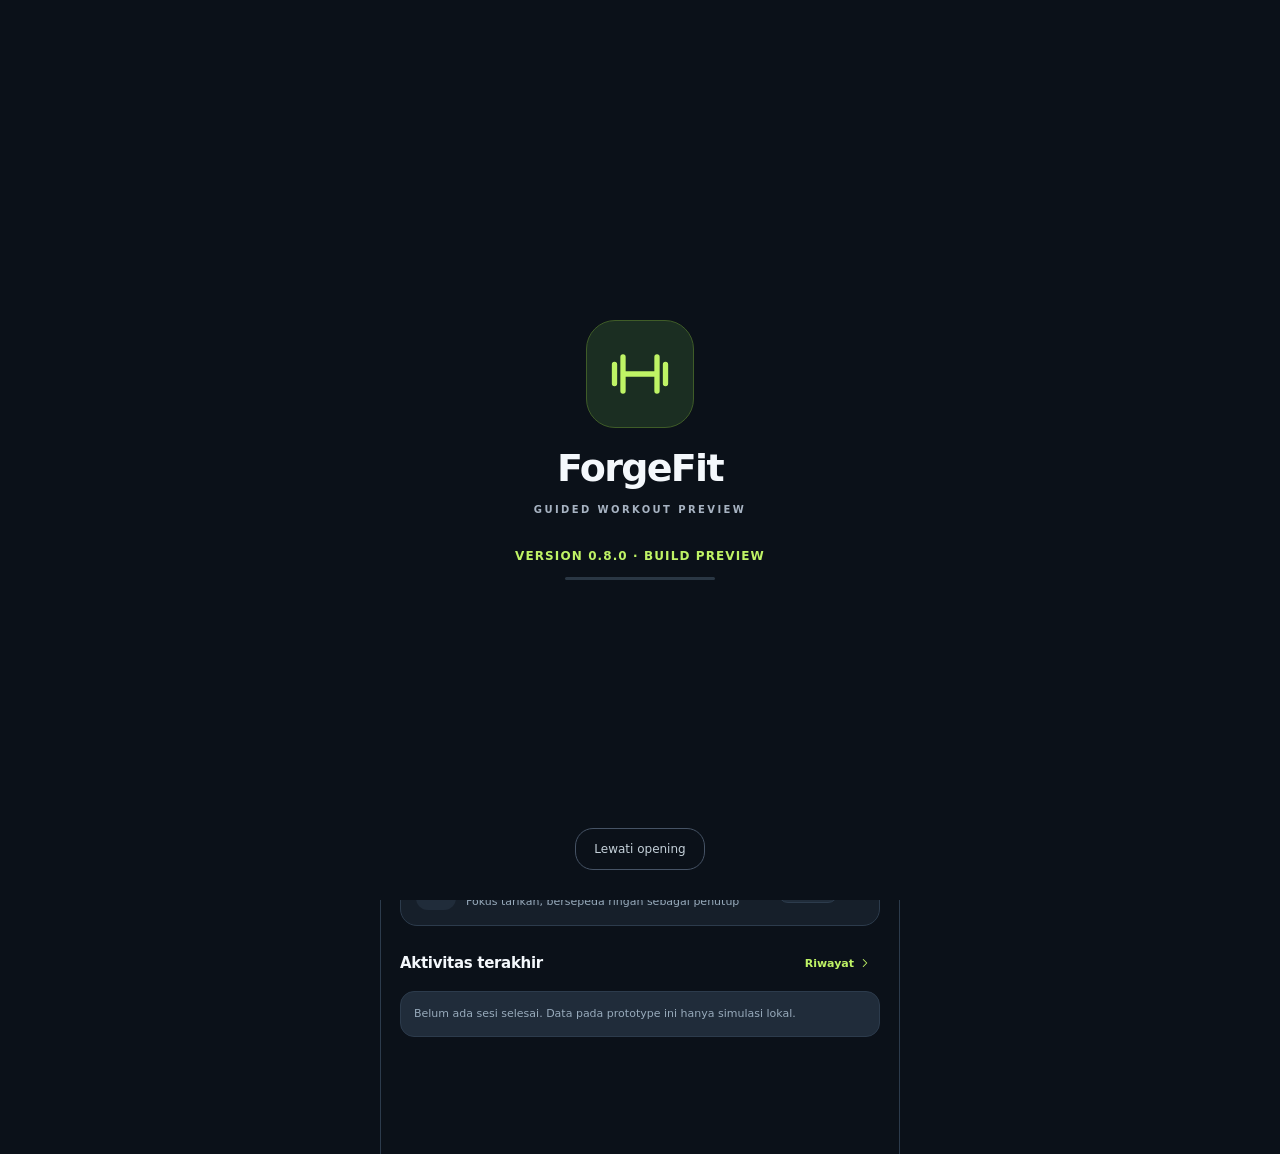
==== app/src/main/assets/index.html @ 66a76f5f "feat(ui): compact Progress filter bottom sheet and clean header v0.8" ====
<!doctype html>
<html lang="id">
<head>
<meta charset="utf-8">
<meta name="viewport" content="width=device-width,initial-scale=1,viewport-fit=cover">
<meta name="theme-color" content="#0b1119">
<meta name="forgefit-version" content="0.8.0-preview">
<meta name="color-scheme" content="dark light">
<title>ForgeFit</title>
<link rel="stylesheet" href="style.css">
</head>
<body>
<section id="splash" class="splash" aria-label="ForgeFit sedang dibuka">
  <div class="splash-center">
    <div class="splash-emblem" aria-hidden="true"><svg viewBox="0 0 64 64" width="68" height="68" fill="none" stroke="currentColor" stroke-width="5" stroke-linecap="round" stroke-linejoin="round"><path d="M8 23v18M16 16v32M48 16v32M56 23v18M16 32h32"/></svg></div>
    <h1>ForgeFit</h1>
    <p class="splash-subtitle">GUIDED WORKOUT PREVIEW</p>
    <p class="splash-version">VERSION 0.8.0 · BUILD PREVIEW</p>
    <div class="splash-progress" aria-hidden="true"><span></span></div>
  </div>
  <button id="skipSplash" class="splash-skip" type="button">Lewati opening</button>
</section>
<main id="app" aria-live="polite"></main>
<nav id="nav" aria-label="Navigasi utama"></nav>
<div id="dialog"></div>
<div id="toast" role="status" aria-live="polite"></div>
<script src="guided.js"></script>
<script src="progress.js"></script>
<script src="progress-ui.js"></script>
<script src="app.js"></script>
</body>
</html>
---- app/src/main/assets/style.css ----
:root{font-family:Inter,system-ui,-apple-system,"Segoe UI",sans-serif;--bg:#0b1119;--panel:#161f2a;--surface:#202c3a;--border:#2c3b4c;--ink:#f4f8fc;--muted:#97aabb;--accent:#bff365;--accent-ink:#1d2e0d;--danger:#fc7779;--bar:#0b1119;color-scheme:dark}*{box-sizing:border-box}html,body{padding:0;margin:0;height:100%;min-height:100%;background:var(--bg);color:var(--ink)}button,input,select,textarea{font:inherit}button{cursor:pointer;color:inherit}button:focus-visible,input:focus-visible,select:focus-visible,textarea:focus-visible{outline:2px solid var(--accent);outline-offset:2px}button:disabled{opacity:.4;cursor:not-allowed}body.light{--bg:#f5f7fa;--panel:#fff;--surface:#eaf0f4;--border:#dbe3e9;--ink:#1b2a37;--muted:#637786;--accent:#416e1a;--accent-ink:#fff;--danger:#c53b46;--bar:#fff;color-scheme:light}#app{max-width:520px;margin:auto;min-height:100dvh;padding:calc(env(safe-area-inset-top) + 25px) 19px calc(env(safe-area-inset-bottom) + 104px)}#app.enter{animation:rise .28s ease-out}body.reduced *{animation:none!important;transition:none!important;scroll-behavior:auto!important}@keyframes rise{from{opacity:.45;transform:translateY(10px)}to{opacity:1;transform:translateY(0)}}@keyframes pop{from{opacity:0;transform:translateY(24px)}to{opacity:1;transform:translateY(0)}}.eyebrow{color:var(--muted);font-weight:800;font-size:10px;text-transform:uppercase;letter-spacing:1.5px}.header{display:flex;align-items:center;justify-content:space-between;margin-bottom:22px;gap:12px}.header h1{font-size:29px;line-height:1.2;letter-spacing:-1px;margin:4px 0 0}.header .round{width:44px;height:44px;flex-shrink:0}.icon{width:19px;height:19px;display:inline-block;vertical-align:middle;stroke:currentColor;fill:none;stroke-width:1.8;stroke-linecap:round;stroke-linejoin:round}.round{width:39px;height:39px;border-radius:13px;background:var(--surface);border:1px solid var(--border);display:inline-grid;place-items:center}.card{border:1px solid var(--border);background:var(--panel);border-radius:20px;padding:16px;margin-bottom:12px}.hero{background:linear-gradient(145deg,var(--panel),var(--surface));overflow:hidden;position:relative;padding:20px}.hero:after{content:"";position:absolute;width:146px;height:146px;right:-70px;top:-65px;border:31px solid var(--accent);border-radius:50%;opacity:.12;pointer-events:none}.hero h2{font-size:26px;letter-spacing:-.9px;margin:13px 0 5px}.hero p{color:var(--muted);font-size:12px;line-height:1.6;margin:0 0 17px}.tag{color:var(--accent);font-size:10px;font-weight:900;letter-spacing:1.2px;text-transform:uppercase;display:flex;gap:8px;align-items:center}.dot{width:8px;height:8px;border-radius:50%;background:var(--accent)}.btn{border:0;border-radius:13px;background:var(--accent);color:var(--accent-ink);font-size:13px;font-weight:850;padding:13px 16px;min-height:44px;display:inline-flex;gap:8px;align-items:center;justify-content:center;transition:transform .15s,filter .15s}.btn:active,.card-action:active,.tile:active,.list-row:active{transform:scale(.98)}.btn:hover{filter:brightness(1.04)}.btn.secondary{border:1px solid var(--border);background:var(--surface);color:var(--ink)}.btn.outline{border:1px solid var(--border);background:transparent;color:var(--ink)}.btn.danger{background:var(--danger);color:#fff}.btn.block{width:100%}.btn.small{font-size:11px;padding:9px 12px;min-height:36px}.btn.iconbtn{width:40px;height:40px;min-height:40px;padding:6px}.section-head{display:flex;align-items:center;justify-content:space-between;gap:10px;margin:22px 0 10px}.section-head h2{font-size:15px;letter-spacing:-.3px;margin:0}.link{background:transparent;border:0;color:var(--accent);font-size:11px;font-weight:800;display:inline-flex;gap:4px;align-items:center;padding:8px}.stats,.tiles{display:grid;grid-template-columns:1fr 1fr;gap:10px}.stats .card{margin-bottom:0;min-height:94px}.big{font-size:27px;line-height:1.2;font-weight:850;letter-spacing:-1.2px;margin:6px 0 0}.muted{font-size:11px;line-height:1.6;color:var(--muted)}.stats .card-action{height:100%;display:block;text-align:left}.card-action{border:0;color:inherit;background:transparent;width:100%;text-align:left;padding:0;border-radius:inherit;transition:transform .15s}.card-action .trailing{margin-left:auto;color:var(--muted)}.tile{border:1px solid var(--border);border-radius:17px;background:var(--panel);padding:15px 13px;display:flex;align-items:flex-start;flex-direction:column;min-height:113px;text-align:left;transition:transform .15s,border-color .15s}.tile:hover,.list-row:hover{border-color:var(--accent)}.tile .glyph{width:33px;height:33px;border-radius:11px;background:var(--surface);color:var(--accent);display:grid;place-items:center;margin-bottom:13px}.tile b{font-size:13px}.tile small{color:var(--muted);font-size:10px;margin-top:3px}.routine-card{display:block;width:100%;text-align:left;border:1px solid var(--border);border-radius:17px;background:var(--panel);padding:15px;margin-bottom:10px;transition:transform .15s,border-color .15s}.routine-card:hover{border-color:var(--accent)}.row{display:flex;align-items:center;justify-content:space-between;gap:10px}.row.start{justify-content:flex-start}.grow{flex:1;min-width:0}.mark{width:40px;height:40px;border-radius:12px;background:var(--surface);color:var(--accent);display:grid;place-items:center;flex-shrink:0}.routine-card b{font-size:13px}.routine-card p{font-size:11px;color:var(--muted);margin:5px 0 0;line-height:1.5}.pill{border:1px solid var(--border);border-radius:10px;padding:7px 9px;white-space:nowrap;color:var(--muted);font-size:10px;font-weight:800;background:var(--surface)}.pill.on{color:var(--accent);border-color:var(--accent)}.chips{display:flex;gap:7px;overflow:auto;scrollbar-width:none;margin:5px 0 16px}.chip{white-space:nowrap;padding:10px 14px;border-radius:30px;background:var(--panel);border:1px solid var(--border);color:var(--muted);font-size:12px;font-weight:800}.chip.active{background:var(--accent);color:var(--accent-ink);border-color:var(--accent)}.hint{border:1px solid var(--border);border-radius:14px;background:var(--surface);padding:13px;font-size:11px;line-height:1.6;color:var(--muted);margin:13px 0}.list-row{border:1px solid var(--border);background:var(--panel);border-radius:14px;padding:13px;display:flex;align-items:center;gap:11px;width:100%;text-align:left;margin-bottom:8px;transition:transform .15s,border-color .15s}.list-row b{font-size:12px}.list-row small{display:block;color:var(--muted);font-size:10px;line-height:1.5;margin-top:4px}.list-row .icon.arrow{margin-left:auto;color:var(--muted)}.set-head,.set-row{display:grid;grid-template-columns:33px 1fr 1fr 44px;gap:7px;align-items:center;text-align:center}.set-head{font-size:10px;color:var(--muted);font-weight:800;margin:12px 0 9px}.set-row{margin-bottom:8px}.set-row input{width:100%;min-width:0;background:var(--surface);border:1px solid var(--border);border-radius:10px;color:var(--ink);text-align:center;font-weight:800;font-size:13px;padding:11px 3px;min-height:44px}.set-row .num{background:var(--surface);padding:13px 0;border-radius:10px;font-weight:850;font-size:12px}.set-row .tick{width:44px;height:44px;background:var(--surface);border:1px solid var(--border);border-radius:10px}.set-row .tick.checked{background:var(--accent);color:var(--accent-ink)}.progress-track{height:7px;border-radius:99px;background:var(--surface);overflow:hidden;margin:12px 0}.progress-fill{height:100%;background:var(--accent);border-radius:99px;transition:width .3s}.timerbox{border:1px solid var(--border);background:var(--surface);border-radius:13px;padding:12px;display:flex;align-items:center;justify-content:space-between;margin-bottom:12px}.timer{font-size:24px;font-weight:900;letter-spacing:-.5px;font-variant-numeric:tabular-nums}.setting{display:flex;align-items:center;justify-content:space-between;gap:10px;padding:15px 0;border-bottom:1px solid var(--border)}.setting:last-child{border:0;padding-bottom:0}.setting:first-child{padding-top:0}.setting b{font-size:12px}.setting p{font-size:10px;color:var(--muted);line-height:1.5;margin:4px 0 0}.segment{display:flex;gap:4px;padding:4px;border-radius:13px;background:var(--surface)}.segment button{flex:1;padding:11px 4px;font-size:12px;font-weight:800;border-radius:10px;border:0;background:none;color:var(--muted)}.segment button.selected{background:var(--accent);color:var(--accent-ink)}.switch{width:47px;height:28px;border:1px solid var(--border);border-radius:99px;background:var(--surface);padding:3px;flex-shrink:0;transition:background .25s}.switch:after{content:"";width:20px;height:20px;display:block;background:var(--muted);border-radius:50%;transition:transform .25s}.switch.on{background:var(--accent)}.switch.on:after{background:var(--accent-ink);transform:translateX(18px)}#nav{position:fixed;bottom:0;left:0;right:0;margin:auto;max-width:520px;height:calc(74px + env(safe-area-inset-bottom));padding:9px 7px calc(12px + env(safe-area-inset-bottom));display:flex;background:var(--bar);border-top:1px solid var(--border);z-index:5}#nav button{flex:1;border:0;background:transparent;color:var(--muted);display:grid;place-items:center;align-content:center;gap:4px;font-size:10px;font-weight:800}#nav button.active{color:var(--accent)}#nav .icon{height:21px;width:21px}.modal-backdrop{position:fixed;inset:0;background:rgba(0,0,0,.65);display:flex;align-items:flex-end;justify-content:center;z-index:10}.sheet{width:min(520px,100%);max-height:91dvh;overflow:auto;padding:12px 21px calc(env(safe-area-inset-bottom) + 24px);background:var(--panel);border-radius:23px 23px 0 0;animation:pop .22s ease-out}.grab{width:43px;height:5px;border-radius:5px;background:var(--border);margin:1px auto 18px}.sheet h2{font-size:21px;margin:0 0 10px}.sheet p{font-size:12px;color:var(--muted);line-height:1.6}.field{display:grid;gap:6px;margin:12px 0}.field label{font-size:11px;font-weight:850}.field input,.field select,.field textarea{background:var(--surface);color:var(--ink);border:1px solid var(--border);border-radius:12px;padding:12px;width:100%;min-height:44px}.field textarea{min-height:80px;resize:vertical}.actions{display:flex;gap:9px;margin-top:17px}.actions .btn{flex:1}.actions.column{flex-direction:column}#toast{position:fixed;left:50%;bottom:calc(92px + env(safe-area-inset-bottom));transform:translateX(-50%);z-index:20;max-width:min(420px,90vw);pointer-events:none}.toast{border:1px solid var(--border);background:var(--surface);padding:12px 16px;border-radius:12px;font-size:12px;box-shadow:0 9px 40px #0005}.backbar{margin-bottom:20px}.exercise-name{font-weight:800;font-size:13px}.chart{width:100%;height:146px;margin:13px 0 8px}.chart .grid{stroke:var(--border);stroke-width:1}.chart .line{stroke:var(--accent);stroke-width:3;stroke-linecap:round;fill:none}.chart .area{fill:var(--accent);opacity:.08}.chart text{fill:var(--muted);font-size:10px}.empty{padding:24px 14px;text-align:center;color:var(--muted);font-size:12px;line-height:1.6}.metric{display:flex;align-items:center;gap:7px;margin-top:5px;font-size:11px;color:var(--muted)}.badge{color:var(--accent);font-size:10px;font-weight:800}.hr{border:0;border-top:1px solid var(--border);margin:15px 0}@media(min-width:650px){body{background:#070b11}#app{border-left:1px solid var(--border);border-right:1px solid var(--border);background:var(--bg)}#nav{box-shadow:0 -1px 0 var(--border)}}
html.light{background:#f5f7fa}

.setting[data-act],.hero[data-act]{cursor:pointer}.setting[data-act]:hover{color:var(--accent)}

/* ForgeFit v0.5: one-step guided workflow, fixed CTA, read-only completed history. */
body.guided #app{padding-bottom:calc(195px + env(safe-area-inset-bottom))}
body.guided #toast{bottom:calc(170px + env(safe-area-inset-bottom))}
.guided-focus{padding:20px;position:relative;overflow:hidden}
.guided-focus.focus-active{border-color:var(--accent)}
.guided-focus h2{font-size:23px;letter-spacing:-.7px;margin:13px 0}
.guided-focus p{font-size:12px;line-height:1.65;color:var(--muted)}
.guided-kicker{color:var(--accent);font-size:10px;font-weight:900;letter-spacing:1.4px}
.guided-target{display:grid;grid-template-columns:1fr 1fr;gap:11px;margin:22px 0}
.guided-target>div{background:var(--surface);border-radius:14px;padding:17px 12px}
.guided-target small{display:block;color:var(--muted);font-size:10px;font-weight:800;letter-spacing:1px}
.guided-target strong{display:block;font-size:23px;margin-top:5px;letter-spacing:-.5px}
.guided-countdown,.guided-cardio-clock{font-size:44px;font-weight:900;color:var(--accent);font-variant-numeric:tabular-nums;letter-spacing:-1px;padding:8px 0}
.guided-list{display:grid;gap:8px;margin-bottom:16px}
.guided-list-item{display:flex;align-items:center;gap:10px;text-align:left;width:100%;border:1px solid var(--border);border-radius:15px;background:var(--panel);color:var(--ink);padding:12px;min-height:66px}
button.guided-list-item:active{transform:scale(.985)}
.guided-list-item.current{border-color:var(--accent)}
.guided-list-item.completed{opacity:.72;cursor:default}
.guided-list-item b{font-size:13px}
.guided-list-item small{font-size:10px;display:block;color:var(--muted);margin-top:4px;line-height:1.4}
.guided-index{width:34px;height:34px;flex:none;border-radius:11px;background:var(--surface);color:var(--muted);display:grid;place-items:center;font-weight:800;font-size:12px}
.guided-index.now{background:var(--accent);color:var(--accent-ink)}
.guided-index.locked{background:var(--surface);color:var(--accent)}
.guided-early{margin:13px 0 20px;text-align:center}
.guided-dock{position:fixed;z-index:7;bottom:0;left:50%;transform:translateX(-50%);width:min(520px,100%);background:var(--bar);
  border:1px solid var(--border);border-bottom:0;border-radius:20px 20px 0 0;padding:13px 18px calc(14px + env(safe-area-inset-bottom));
  box-shadow:0 -12px 42px rgba(0,0,0,.20)}
.guided-dock .row{margin-bottom:10px}
.guided-dock .row b{font-size:12px;max-width:60%;overflow:hidden;white-space:nowrap;text-overflow:ellipsis}
.guided-dock p{color:var(--muted);font-size:10px;text-align:center;margin:8px 0 0;line-height:1.4}
.guided-tune-set{display:grid;grid-template-columns:56px 1fr 1fr;align-items:end;gap:8px;border-bottom:1px solid var(--border);padding:4px 0}
.guided-tune-set>b{font-size:11px;padding-bottom:25px}
.guided-tune-set .field input{min-width:0}
.guided-tune-set .field label{font-size:10px}
@media(max-width:355px){.guided-target strong{font-size:20px}.guided-dock{padding-left:12px;padding-right:12px}}
@media(prefers-reduced-motion:reduce){.guided-dock,.guided-focus{transition:none;animation:none}}


/* v0.6: launch opening, always-visible build ID, readable light/dark variants */
.splash{position:fixed;inset:0;z-index:50;background:#0b1119;color:#f4f8fc;display:flex;align-items:center;justify-content:center;padding:24px;transition:opacity .32s ease,visibility .32s ease}
.splash.is-hidden{opacity:0;visibility:hidden;pointer-events:none}
.splash-center{text-align:center;width:100%;max-width:340px}
.splash-emblem{display:grid;place-items:center;margin:0 auto 20px;width:108px;height:108px;border:1px solid #3f5c28;border-radius:29px;background:#1b2e22;color:#bff365;animation:opening-emblem .68s cubic-bezier(.18,.8,.2,1) both}
.splash h1{font-size:38px;letter-spacing:-1.7px;line-height:1.1;margin:0;font-weight:900}
.splash-subtitle{font-size:10px;font-weight:800;letter-spacing:2.4px;color:#a7b3c2;margin:15px 0 0}
.splash-version{font-size:12px;font-weight:850;letter-spacing:1.1px;color:#bff365;margin:34px 0 14px}
.splash-progress{overflow:hidden;background:#2a3744;width:150px;height:3px;border-radius:99px;margin:auto}
.splash-progress span{display:block;width:40%;height:100%;background:#bff365;animation:opening-progress 1.3s ease-in-out both}
.splash-skip{position:absolute;bottom:calc(30px + env(safe-area-inset-bottom));background:transparent;border:1px solid #465365;border-radius:18px;color:#c4d0d9;padding:10px 18px;min-height:42px;font-size:12px}
.splash-skip:focus-visible{outline:2px solid #bff365}
.version-pill{background:var(--surface);border:1px solid var(--border);border-radius:100px;color:var(--muted);font-size:10px;font-weight:800;padding:8px 10px;min-width:56px;white-space:nowrap}
.header-build{display:flex;gap:7px;align-items:center;flex-shrink:0}
@keyframes opening-emblem{from{opacity:0;transform:translateY(20px) scale(.87)}to{opacity:1;transform:none}}
@keyframes opening-progress{from{transform:translateX(-120%)}to{transform:translateX(300%)}}
body.reduced .splash-emblem,body.reduced .splash-progress span{animation:none!important}
@media(prefers-reduced-motion:reduce){.splash,.splash-emblem,.splash-progress span{animation:none;transition:none}}

/* Keep the guided fixed action dock on-screen during page-entry animation. */
@keyframes guidedFade{from{opacity:.55}to{opacity:1}}
body.guided #app.enter{animation:guidedFade .2s ease-out}


/* v0.7: workout analytics and private body profile */
.progress-tabs{margin-top:6px;margin-bottom:13px}
.progress-period{display:flex;align-items:center;justify-content:space-between;gap:8px;margin:3px 0 20px}
.progress-period>span{font-size:11px;font-weight:800;color:var(--muted)}
.progress-period .chips{margin:0;flex:none}
.progress-period .chip{padding:8px 11px;font-size:10px}
.progress-metrics{display:grid;grid-template-columns:1fr 1fr;gap:10px;margin:0 0 13px}
.progress-metric{display:flex;flex-direction:column;align-items:flex-start;text-align:left;gap:8px;
 background:var(--panel);border:1px solid var(--border);border-radius:19px;padding:17px 14px;
 min-height:125px;width:100%;transition:transform .17s,border-color .17s}
.progress-metric:active{transform:scale(.985)}
.progress-metric:hover,.progress-record:hover,.profile-settings-card:hover{border-color:var(--accent)}
.progress-metric strong{font-size:23px;font-weight:900;line-height:1.12;letter-spacing:-.65px;word-break:break-word}
.progress-metric small{color:var(--muted);font-size:10px;line-height:1.45}
.exercise-picks{margin:12px 0}
.progress-chart-card{padding:17px;margin:7px 0 16px}
.progress-chart-card h2{font-size:16px;margin:6px 0 0;letter-spacing:-.3px}
.progress-chart-card .row{align-items:flex-start}
.progress-chart-card .muted{display:block;margin-top:4px}
.progress-chart-card .pill{font-size:10px;max-width:40%;white-space:normal;text-align:right}
.progress-svg{display:block;width:100%;height:165px;margin:15px 0 10px;overflow:visible}
.progress-svg .grid{fill:none;stroke:var(--border);stroke-width:1}
.progress-svg .line{fill:none;stroke:var(--accent);stroke-linejoin:round;stroke-linecap:round;stroke-width:3}
.progress-svg .plot-dot{stroke:var(--panel);stroke-width:2;fill:var(--accent)}
.progress-svg text{fill:var(--muted);font-size:9px}
.progress-empty-chart{min-height:155px;display:flex;flex-direction:column;align-items:center;justify-content:center;color:var(--muted);gap:6px}
.progress-empty-chart span{font-size:39px;color:var(--muted);line-height:1}
.progress-empty-chart p{margin:0;font-size:11px;max-width:240px;text-align:center;line-height:1.5}
.progress-record{display:flex;align-items:center;gap:10px;text-align:left;background:var(--panel);
 border:1px solid var(--border);border-radius:15px;width:100%;padding:13px 14px;margin-bottom:8px;
 min-height:65px;transition:transform .16s,border-color .16s}
.progress-record:active{transform:scale(.985)}
.progress-record span{flex:1;min-width:0}
.progress-record b{display:block;font-size:12px}
.progress-record small{color:var(--muted);font-size:10px;line-height:1.55;display:block;margin-top:5px}
.progress-record strong{font-size:13px;font-weight:850;white-space:nowrap}
.progress-record>.icon{color:var(--muted)}
.progress-body-actions{display:grid;grid-template-columns:1fr 1fr;gap:10px;margin:13px 0 18px}
.profile-summary{padding:18px;margin-top:12px}
.profile-summary .eyebrow{margin-bottom:9px}
.profile-pairs{display:flex;justify-content:space-between;align-items:flex-start;gap:14px;padding:12px 0;border-bottom:1px solid var(--border);font-size:11px}
.profile-pairs span{color:var(--muted)}
.profile-pairs b{text-align:right;font-size:11px;max-width:62%;line-height:1.55}
.profile-pairs:last-of-type{border:0}
.profile-summary .muted{padding-top:5px}
.profile-settings-card{display:block;width:100%;text-align:left;color:var(--ink);cursor:pointer;transition:border-color .15s,transform .15s}
.profile-settings-card:active{transform:scale(.985)}
.profile-settings-card h2{font-size:16px;line-height:1.2;margin:0}
.profile-settings-card p{font-size:11px;color:var(--muted);line-height:1.55;margin:6px 0 0}
.profile-settings-card .row>.icon{color:var(--muted)}
.profile-avatar{background:var(--surface);height:48px;width:48px;flex:none;border-radius:15px;display:grid;place-items:center;color:var(--accent)}
.profile-summary-chips{display:flex;flex-wrap:wrap;gap:7px;margin:16px 0 13px}
.profile-summary-chips span{font-size:10px;background:var(--surface);border:1px solid var(--border);padding:8px 11px;border-radius:99px}
.profile-settings-card>small{font-size:10px;color:var(--muted)}
.profile-measurement{font-size:32px;font-weight:900;color:var(--accent);margin:10px 0 3px}
.profile-measurement small{font-size:12px;color:var(--muted)}
@media(max-width:365px){.progress-metric strong{font-size:20px}.progress-metric{padding:14px 11px}.progress-body-actions .btn{padding:12px 8px}}

/* v0.8 clean header and progress bottom-sheet */
.version-pill{border:none;background:transparent;border-radius:0;padding:8px 0;min-width:0;font-size:11px;font-weight:750;color:var(--muted)}
.header-build{gap:14px;align-items:center}
.header .round{background:transparent;border:0;border-radius:12px;width:44px;height:44px}
.version-pill:focus-visible,.header .round:focus-visible,.progress-filter-icon:focus-visible,.progress-filter-option:focus-visible{outline:2px solid var(--accent);outline-offset:2px}
.progress-filter-bar{display:flex;align-items:center;justify-content:space-between;gap:14px;min-height:53px;margin:0 0 18px}
.progress-filter-summary{display:grid;gap:5px;min-width:0}
.progress-filter-summary strong{font-size:15px;font-weight:850;letter-spacing:-.2px}
.progress-filter-summary small{font-size:11px;line-height:1.45;color:var(--muted)}
.progress-filter-icon{display:grid;place-items:center;flex:none;width:48px;height:48px;border:0;border-radius:12px;background:transparent;color:var(--ink);cursor:pointer;touch-action:manipulation}
.progress-filter-icon:active{background:var(--surface)}
.progress-filter-sheet{display:flex;flex-direction:column;overflow:hidden;max-height:min(88dvh,760px);animation:filterRise .25s cubic-bezier(.16,1,.3,1)}
.progress-filter-sheet>.grab{flex:none;touch-action:pan-y;cursor:grab;background:var(--muted);opacity:.48}
.progress-filter-sheet>.row{flex:none;margin-bottom:0}
.progress-filter-sheet h2{font-size:21px;letter-spacing:-.4px}
.progress-filter-body{overflow-y:auto;overscroll-behavior:contain;min-height:0;padding:2px 0 6px}
.progress-filter-intro{display:flex;align-items:center;justify-content:space-between;gap:12px;margin:0 0 13px}
.progress-filter-intro>span{font-size:11px;color:var(--muted)}
.progress-filter-intro>button{border:0;background:transparent;padding:10px 0;font-size:12px;color:var(--accent);font-weight:800}
.progress-filter-group{padding:3px 0 12px;margin-bottom:12px;border-bottom:1px solid var(--border)}
.progress-filter-group:last-child{border:0;margin-bottom:0}
.progress-filter-group h3{font-size:12px;font-weight:850;color:var(--muted);margin:0 0 8px}
.progress-filter-options{display:grid}
.progress-filter-option{display:flex;align-items:center;justify-content:space-between;gap:16px;width:100%;min-height:49px;padding:10px 2px;background:transparent;color:var(--ink);border:0;text-align:left;font-size:14px;cursor:pointer}
.progress-filter-option.active{font-weight:800}
.progress-radio{width:22px;height:22px;border:2px solid var(--muted);border-radius:50%;display:grid;place-items:center;flex:none}
.progress-filter-option.active .progress-radio{border-color:var(--accent)}
.progress-radio i{width:10px;height:10px;background:var(--accent);border-radius:50%;transform:scale(0);transition:transform .17s}
.progress-filter-option.active .progress-radio i{transform:scale(1)}
.progress-filter-footer{flex:none;background:var(--panel);border-top:1px solid var(--border);margin-top:3px;padding:12px 0 3px}
.progress-filter-footer .btn{min-height:52px;border-radius:15px;font-size:14px}
@keyframes filterRise{from{opacity:.6;transform:translateY(100%)}to{opacity:1;transform:translateY(0)}}
@media(prefers-reduced-motion:reduce){.progress-filter-sheet{animation:none}.progress-radio i{transition:none}}
body.reduced .progress-filter-sheet{animation:none}
body.reduced .progress-radio i{transition:none}
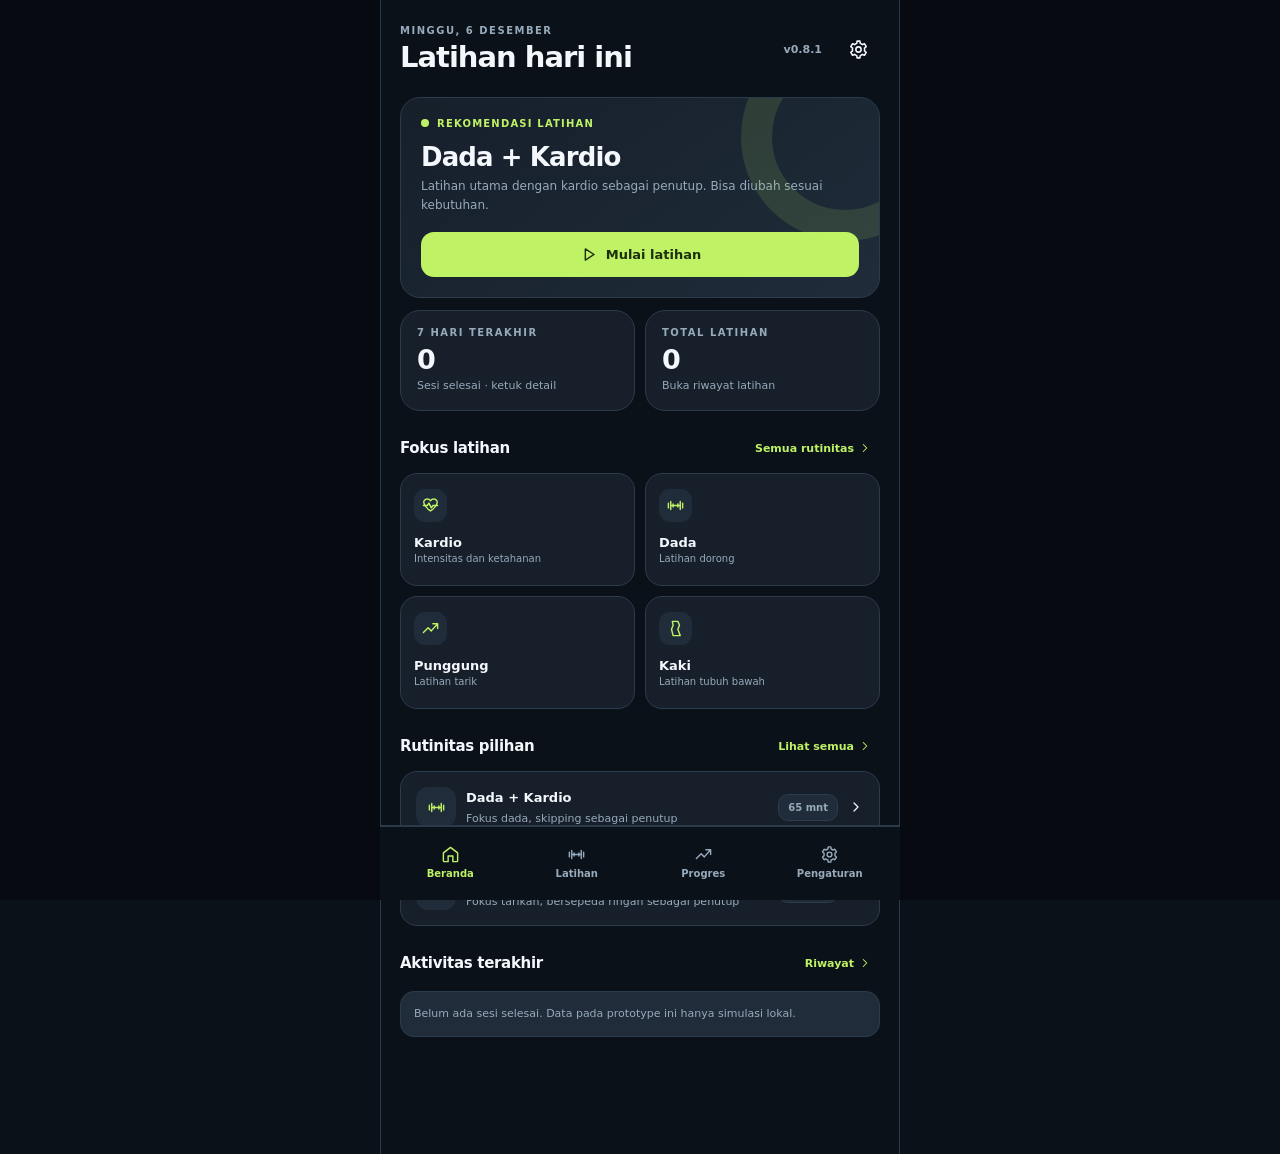
==== commit 7126974d: "fix(ui): update Progress filter radio state without remounting sheet" ====
--- a/app/src/main/assets/index.html
+++ b/app/src/main/assets/index.html
@@ -4,7 +4,7 @@
 <meta charset="utf-8">
 <meta name="viewport" content="width=device-width,initial-scale=1,viewport-fit=cover">
 <meta name="theme-color" content="#0b1119">
-<meta name="forgefit-version" content="0.8.0-preview">
+<meta name="forgefit-version" content="0.8.1-preview">
 <meta name="color-scheme" content="dark light">
 <title>ForgeFit</title>
 <link rel="stylesheet" href="style.css">
@@ -15,7 +15,7 @@
     <div class="splash-emblem" aria-hidden="true"><svg viewBox="0 0 64 64" width="68" height="68" fill="none" stroke="currentColor" stroke-width="5" stroke-linecap="round" stroke-linejoin="round"><path d="M8 23v18M16 16v32M48 16v32M56 23v18M16 32h32"/></svg></div>
     <h1>ForgeFit</h1>
     <p class="splash-subtitle">GUIDED WORKOUT PREVIEW</p>
-    <p class="splash-version">VERSION 0.8.0 · BUILD PREVIEW</p>
+    <p class="splash-version">VERSION 0.8.1 · BUILD PREVIEW</p>
     <div class="splash-progress" aria-hidden="true"><span></span></div>
   </div>
   <button id="skipSplash" class="splash-skip" type="button">Lewati opening</button>
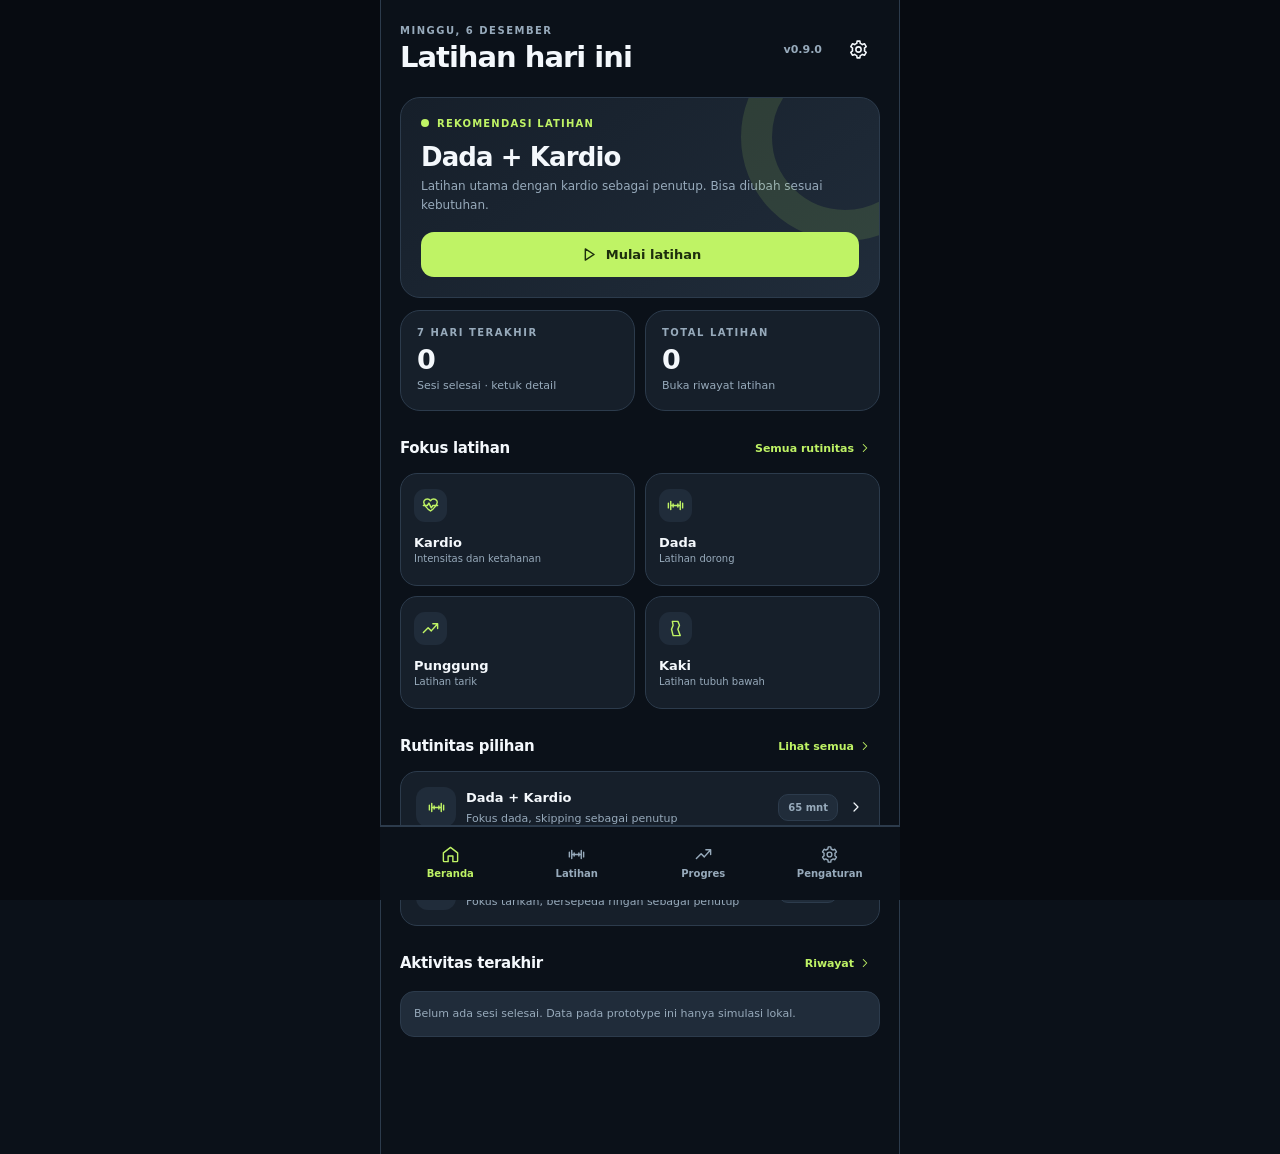
==== commit d84ed714: "feat(android): background rest notifications and scheduled workout reminders v0.9" ====
--- a/app/src/main/assets/index.html
+++ b/app/src/main/assets/index.html
@@ -4,7 +4,7 @@
 <meta charset="utf-8">
 <meta name="viewport" content="width=device-width,initial-scale=1,viewport-fit=cover">
 <meta name="theme-color" content="#0b1119">
-<meta name="forgefit-version" content="0.8.1-preview">
+<meta name="forgefit-version" content="0.9.0-preview">
 <meta name="color-scheme" content="dark light">
 <title>ForgeFit</title>
 <link rel="stylesheet" href="style.css">
@@ -15,7 +15,7 @@
     <div class="splash-emblem" aria-hidden="true"><svg viewBox="0 0 64 64" width="68" height="68" fill="none" stroke="currentColor" stroke-width="5" stroke-linecap="round" stroke-linejoin="round"><path d="M8 23v18M16 16v32M48 16v32M56 23v18M16 32h32"/></svg></div>
     <h1>ForgeFit</h1>
     <p class="splash-subtitle">GUIDED WORKOUT PREVIEW</p>
-    <p class="splash-version">VERSION 0.8.1 · BUILD PREVIEW</p>
+    <p class="splash-version">VERSION 0.9.0 · BUILD PREVIEW</p>
     <div class="splash-progress" aria-hidden="true"><span></span></div>
   </div>
   <button id="skipSplash" class="splash-skip" type="button">Lewati opening</button>
@@ -27,6 +27,7 @@
 <script src="guided.js"></script>
 <script src="progress.js"></script>
 <script src="progress-ui.js"></script>
+<script src="notify.js"></script>
 <script src="app.js"></script>
 </body>
 </html>
--- a/app/src/main/assets/style.css
+++ b/app/src/main/assets/style.css
@@ -158,3 +158,16 @@
 @media(prefers-reduced-motion:reduce){.progress-filter-sheet{animation:none}.progress-radio i{transition:none}}
 body.reduced .progress-filter-sheet{animation:none}
 body.reduced .progress-radio i{transition:none}
+
+/* Native notification settings, scoped to the existing Settings page. */
+.notification-card .setting{min-height:76px}
+.notification-card .setting p{max-width:255px}
+.notification-reminder-options{border-top:1px solid var(--border);padding-top:12px}
+.notification-reminder-options .field{margin:3px 0 14px}
+.notification-reminder-options input[type=time]{max-width:220px}
+.notification-days{display:grid;grid-template-columns:repeat(7,minmax(0,1fr));gap:5px;margin:12px 0}
+.notification-day{min-width:0;height:41px;border:1px solid var(--border);border-radius:12px;color:var(--muted);background:var(--surface);font-size:11px;font-weight:800;cursor:pointer}
+.notification-day.active{color:var(--accent-ink);background:var(--accent);border-color:var(--accent)}
+.notification-day:focus-visible{outline:2px solid var(--accent);outline-offset:2px}
+.notification-note{font-size:11px;color:var(--muted);line-height:1.6;margin:4px 0 16px}
+@media(max-width:355px){.notification-days{gap:3px}.notification-day{font-size:10px;padding:0}}
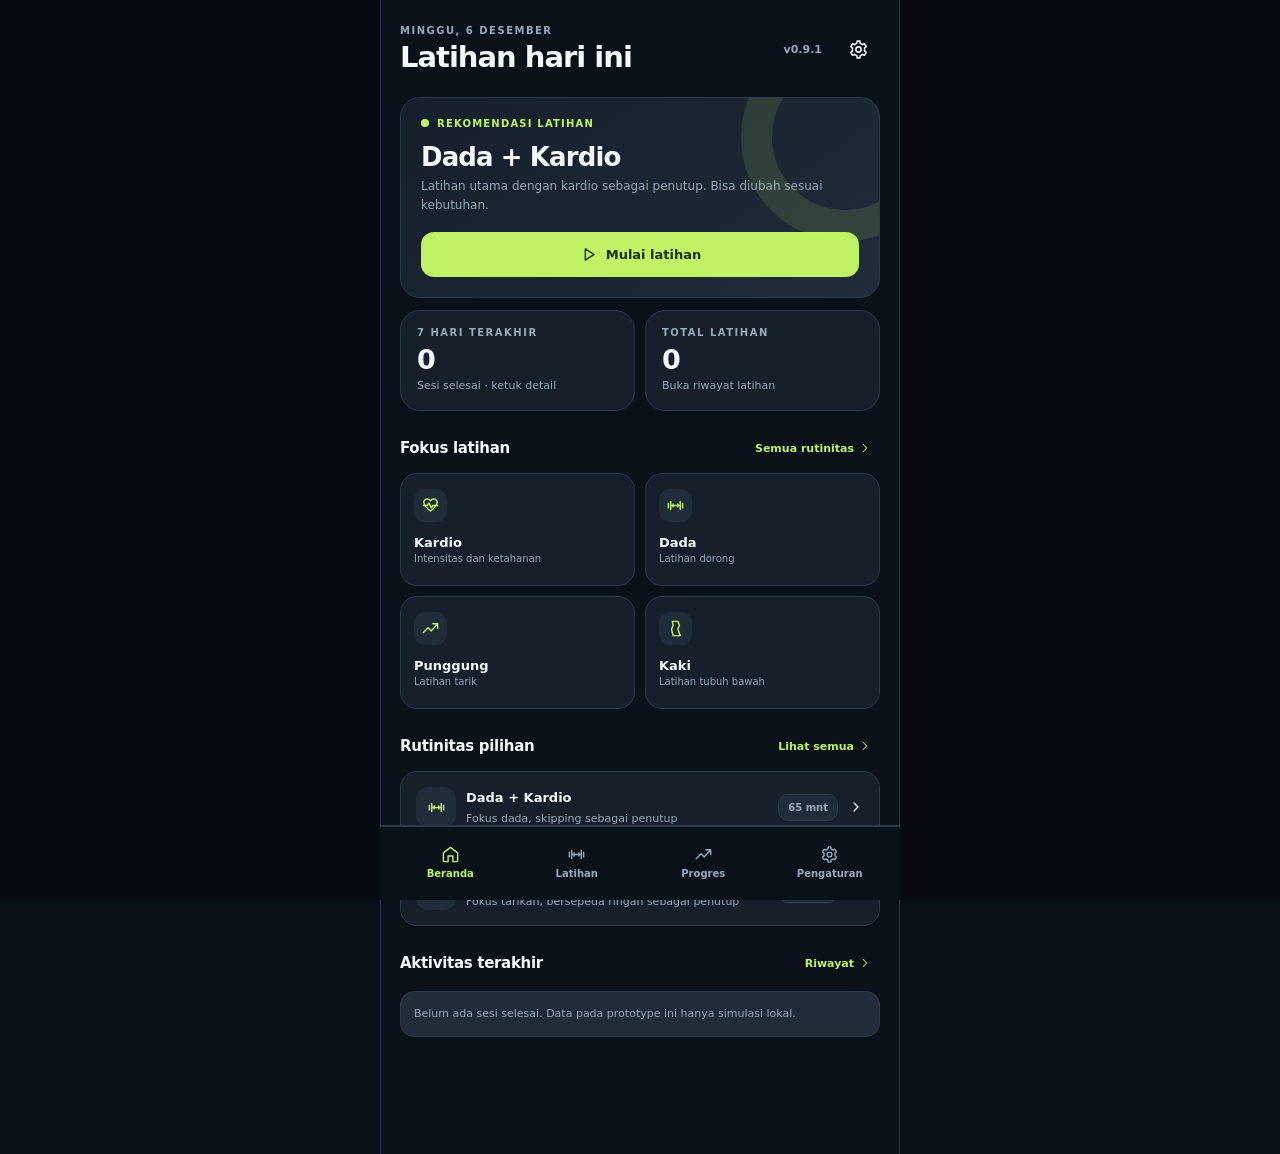
==== commit f44e176c: "feat(ui): editable exercise names and searchable core/cardio catalog v0.9.1" ====
--- a/app/src/main/assets/index.html
+++ b/app/src/main/assets/index.html
@@ -4,7 +4,7 @@
 <meta charset="utf-8">
 <meta name="viewport" content="width=device-width,initial-scale=1,viewport-fit=cover">
 <meta name="theme-color" content="#0b1119">
-<meta name="forgefit-version" content="0.9.0-preview">
+<meta name="forgefit-version" content="0.9.1-preview">
 <meta name="color-scheme" content="dark light">
 <title>ForgeFit</title>
 <link rel="stylesheet" href="style.css">
@@ -15,7 +15,7 @@
     <div class="splash-emblem" aria-hidden="true"><svg viewBox="0 0 64 64" width="68" height="68" fill="none" stroke="currentColor" stroke-width="5" stroke-linecap="round" stroke-linejoin="round"><path d="M8 23v18M16 16v32M48 16v32M56 23v18M16 32h32"/></svg></div>
     <h1>ForgeFit</h1>
     <p class="splash-subtitle">GUIDED WORKOUT PREVIEW</p>
-    <p class="splash-version">VERSION 0.9.0 · BUILD PREVIEW</p>
+    <p class="splash-version">VERSION 0.9.1 · BUILD PREVIEW</p>
     <div class="splash-progress" aria-hidden="true"><span></span></div>
   </div>
   <button id="skipSplash" class="splash-skip" type="button">Lewati opening</button>
--- a/app/src/main/assets/style.css
+++ b/app/src/main/assets/style.css
@@ -171,3 +171,19 @@
 .notification-day:focus-visible{outline:2px solid var(--accent);outline-offset:2px}
 .notification-note{font-size:11px;color:var(--muted);line-height:1.6;margin:4px 0 16px}
 @media(max-width:355px){.notification-days{gap:3px}.notification-day{font-size:10px;padding:0}}
+
+/* v0.9.1: tune exercise name and searchable catalog, without editing completed sets. */
+.guided-name-editor{padding:13px 0 6px;margin:8px 0;border-top:1px solid var(--border);border-bottom:1px solid var(--border)}
+.guided-name-editor .field{margin:0 0 12px}
+.guided-name-editor .muted{display:block;font-size:11px;line-height:1.5;margin:9px 0}
+.guided-search-panel{padding:12px 0 5px}
+.exercise-picker{display:flex;flex-direction:column;min-height:0;gap:8px}
+.exercise-picker .field{margin-bottom:1px}
+.exercise-category-picks{display:flex;overflow-x:auto;flex-wrap:nowrap;white-space:nowrap;scrollbar-width:thin;padding:3px 0 9px;max-width:100%;gap:6px}
+.exercise-category-picks .chip{flex:none}
+.exercise-picker-list{max-height:min(42dvh,380px);overflow-y:auto;overscroll-behavior:contain;border:1px solid var(--border);border-radius:15px;margin:0 0 12px}
+.exercise-picker-list .list-row{min-height:56px;padding:10px 12px}
+.exercise-picker-list .list-row small{font-size:10px}
+.exercise-picker-list>.hint{margin:10px}
+.guided-name-editor input:disabled{opacity:.58}
+[hidden]{display:none!important}
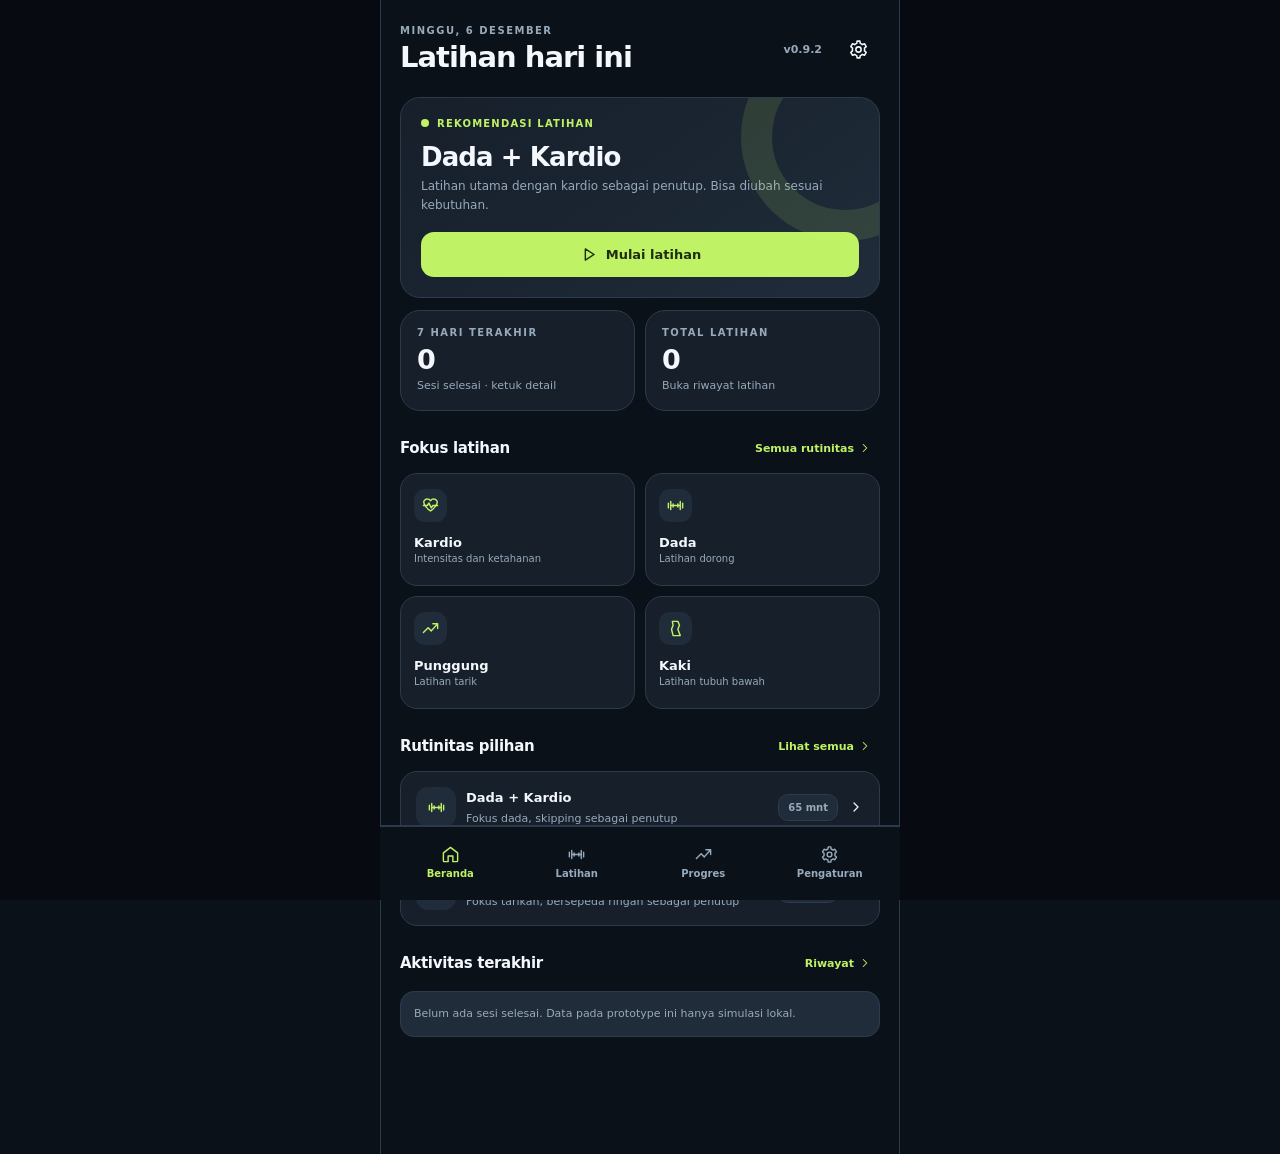
==== commit aa7e2eab: "fix(ui): responsive exercise picker and clean sheet backdrop v0.9.2" ====
--- a/app/src/main/assets/index.html
+++ b/app/src/main/assets/index.html
@@ -4,7 +4,7 @@
 <meta charset="utf-8">
 <meta name="viewport" content="width=device-width,initial-scale=1,viewport-fit=cover">
 <meta name="theme-color" content="#0b1119">
-<meta name="forgefit-version" content="0.9.1-preview">
+<meta name="forgefit-version" content="0.9.2-preview">
 <meta name="color-scheme" content="dark light">
 <title>ForgeFit</title>
 <link rel="stylesheet" href="style.css">
@@ -15,7 +15,7 @@
     <div class="splash-emblem" aria-hidden="true"><svg viewBox="0 0 64 64" width="68" height="68" fill="none" stroke="currentColor" stroke-width="5" stroke-linecap="round" stroke-linejoin="round"><path d="M8 23v18M16 16v32M48 16v32M56 23v18M16 32h32"/></svg></div>
     <h1>ForgeFit</h1>
     <p class="splash-subtitle">GUIDED WORKOUT PREVIEW</p>
-    <p class="splash-version">VERSION 0.9.1 · BUILD PREVIEW</p>
+    <p class="splash-version">VERSION 0.9.2 · BUILD PREVIEW</p>
     <div class="splash-progress" aria-hidden="true"><span></span></div>
   </div>
   <button id="skipSplash" class="splash-skip" type="button">Lewati opening</button>
--- a/app/src/main/assets/style.css
+++ b/app/src/main/assets/style.css
@@ -187,3 +187,45 @@
 .exercise-picker-list>.hint{margin:10px}
 .guided-name-editor input:disabled{opacity:.58}
 [hidden]{display:none!important}
+
+/* v0.9.2: clean, single-scroll exercise picker and modal backdrop. */
+html,body{overscroll-behavior-y:none}
+.modal-backdrop{overscroll-behavior:contain;background:rgba(5,9,15,.89)}
+.sheet{overscroll-behavior-y:contain;isolation:isolate;-webkit-overflow-scrolling:touch;background:var(--panel)}
+.guided-tune-sheet{background:var(--panel);padding-bottom:calc(env(safe-area-inset-bottom) + 12px)}
+.guided-tune-sheet>.actions{position:sticky;bottom:-12px;margin:0 -21px -12px;padding:12px 21px calc(env(safe-area-inset-bottom) + 14px);background:var(--panel);border-top:1px solid var(--border);z-index:2}
+.guided-tune-sheet>.actions .btn{min-height:48px}
+.guided-search-panel{margin:9px 0 5px;padding:12px 0 2px;border-top:1px solid var(--border)}
+.guided-picked{padding:10px 12px;border-radius:12px;background:var(--surface);font-size:12px;font-weight:750;color:var(--accent);margin:10px 0}
+.exercise-picker{display:flex;flex-direction:column;gap:12px;min-width:0}
+.exercise-search-label{font-size:11px;font-weight:850;color:var(--muted)}
+.exercise-search-box{display:flex;align-items:center;gap:9px;min-height:49px;padding:0 12px;background:var(--surface);border:1px solid var(--border);border-radius:13px;color:var(--muted)}
+.exercise-search-box:focus-within{border-color:var(--accent)}
+.exercise-search-box input[type=search]{min-width:0;flex:1;border:0;background:transparent;color:var(--ink);font-size:14px;outline:none;padding:12px 0;min-height:46px}
+.exercise-search-box input::placeholder{color:var(--muted);opacity:.8}
+.exercise-search-clear{flex:none;width:34px;height:34px;display:grid;place-items:center;border:0;background:transparent;color:var(--muted);border-radius:9px}
+.exercise-picker-toolbar{display:flex;align-items:center;gap:10px;flex-wrap:wrap}
+.exercise-picker-toolbar label{font-size:11px;color:var(--muted);font-weight:800}
+.exercise-picker-category{width:auto;max-width:60%;min-width:135px;flex:1;border:1px solid var(--border);background:var(--surface);color:var(--ink);border-radius:12px;min-height:43px;padding:9px 12px;font-size:13px;font-weight:700}
+.exercise-picker-count{margin-left:auto;color:var(--muted);font-size:11px;font-variant-numeric:tabular-nums;white-space:nowrap}
+.exercise-picker-list{overflow:visible;max-height:none;border:1px solid var(--border);border-radius:15px;margin:0;overscroll-behavior:auto;min-width:0;background:var(--panel)}
+.exercise-result{display:flex;align-items:center;width:100%;min-height:62px;gap:11px;text-align:left;background:transparent;border:0;border-bottom:1px solid var(--border);border-radius:0;padding:10px 12px;color:var(--ink);cursor:pointer}
+.exercise-result:last-child{border-bottom:0}
+.exercise-result:active{background:var(--surface)}
+.exercise-result b{font-size:13px;font-weight:780;line-height:1.25;display:block}
+.exercise-result small{display:block;margin-top:5px;font-size:11px;color:var(--muted);line-height:1.3}
+.exercise-result>.icon:last-child{color:var(--muted);flex:none}
+.exercise-result-icon{display:grid;place-items:center;flex:none;width:35px;height:35px;border-radius:11px;background:var(--surface);color:var(--accent)}
+.exercise-picker-empty{padding:22px 16px;text-align:center;font-size:12px;line-height:1.6;color:var(--muted)}
+.exercise-more{display:flex;justify-content:center;align-items:center;gap:8px;width:100%;height:44px;border:1px solid var(--border);background:var(--surface);color:var(--ink);border-radius:12px;font-size:12px;font-weight:800}
+.exercise-more:active{opacity:.82}
+.progress-exercise-select{display:grid;gap:8px;margin:12px 0 15px}
+.progress-exercise-select label{font-size:11px;color:var(--muted);font-weight:800}
+.progress-exercise-select select{display:block;width:100%;min-height:48px;border:1px solid var(--border);border-radius:13px;background:var(--surface);color:var(--ink);padding:12px 13px;font-size:14px;font-weight:800}
+.progress-exercise-count{font-size:11px;color:var(--muted)}
+@media(max-width:365px){.exercise-picker-toolbar{gap:7px}.exercise-picker-category{min-width:120px}.exercise-picker-count{font-size:10px}}
+[hidden]{display:none!important}
+
+/* Prevent Android WebView window from flashing through rounded bottom-sheet corners. */
+body.modal-open{overflow:hidden}
+body.modal-open .modal-backdrop{background-color:rgba(5,9,15,.94)}
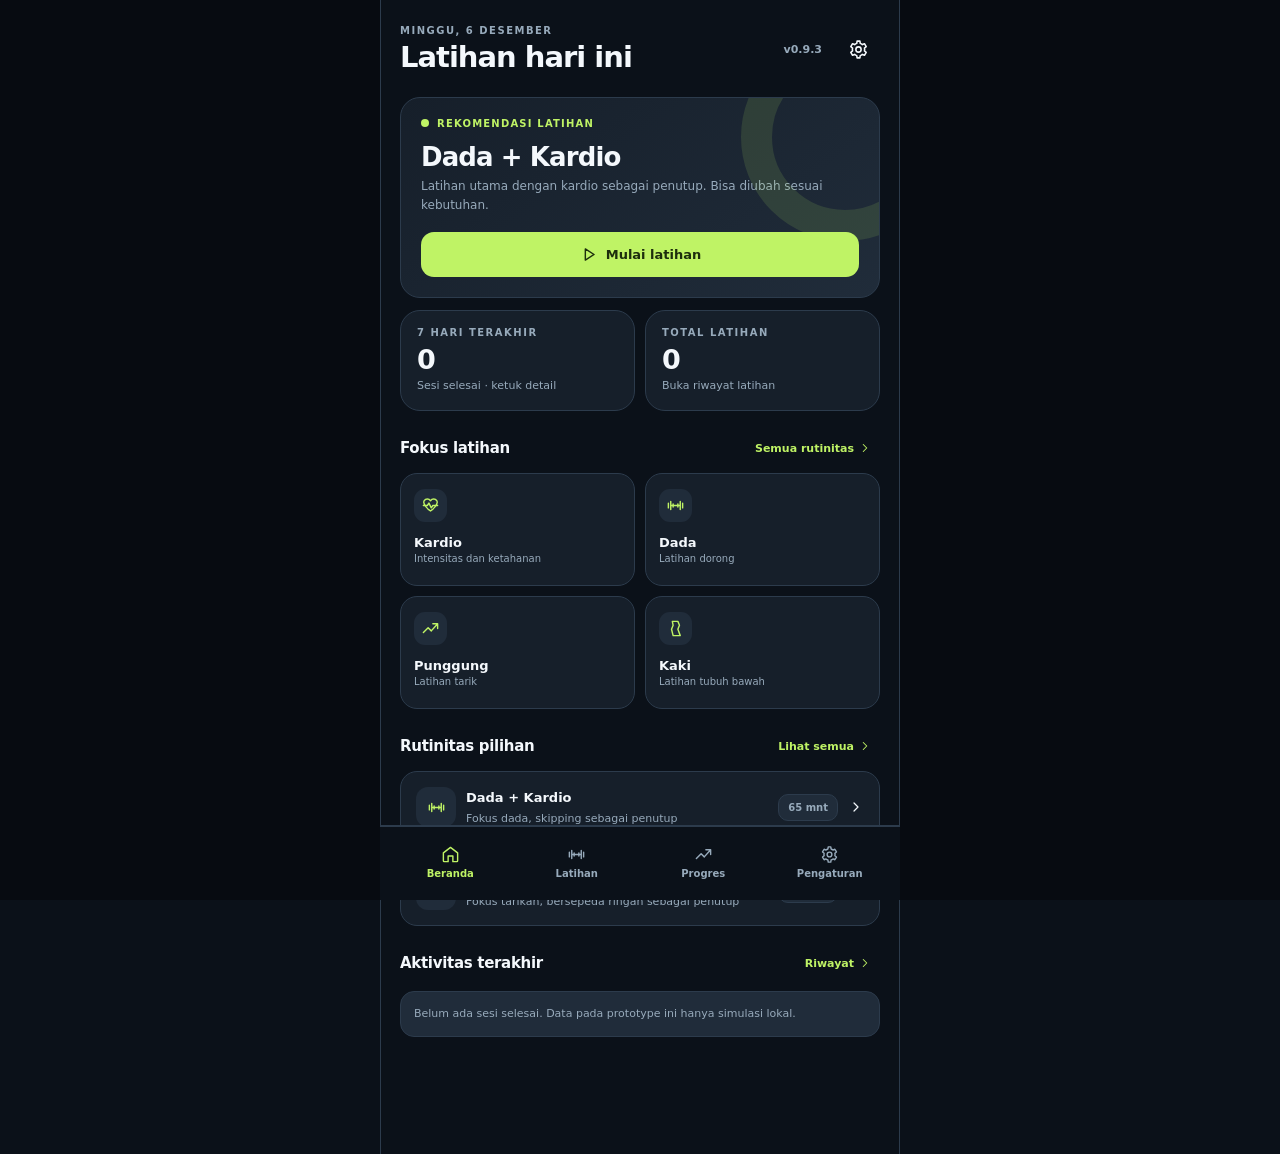
==== commit 173a0305: "fix(ui): clean exercise picker and replace tonnage metric with training sessions" ====
--- a/app/src/main/assets/index.html
+++ b/app/src/main/assets/index.html
@@ -4,7 +4,7 @@
 <meta charset="utf-8">
 <meta name="viewport" content="width=device-width,initial-scale=1,viewport-fit=cover">
 <meta name="theme-color" content="#0b1119">
-<meta name="forgefit-version" content="0.9.2-preview">
+<meta name="forgefit-version" content="0.9.3-preview">
 <meta name="color-scheme" content="dark light">
 <title>ForgeFit</title>
 <link rel="stylesheet" href="style.css">
@@ -15,7 +15,7 @@
     <div class="splash-emblem" aria-hidden="true"><svg viewBox="0 0 64 64" width="68" height="68" fill="none" stroke="currentColor" stroke-width="5" stroke-linecap="round" stroke-linejoin="round"><path d="M8 23v18M16 16v32M48 16v32M56 23v18M16 32h32"/></svg></div>
     <h1>ForgeFit</h1>
     <p class="splash-subtitle">GUIDED WORKOUT PREVIEW</p>
-    <p class="splash-version">VERSION 0.9.2 · BUILD PREVIEW</p>
+    <p class="splash-version">VERSION 0.9.3 · BUILD PREVIEW</p>
     <div class="splash-progress" aria-hidden="true"><span></span></div>
   </div>
   <button id="skipSplash" class="splash-skip" type="button">Lewati opening</button>
--- a/app/src/main/assets/style.css
+++ b/app/src/main/assets/style.css
@@ -229,3 +229,15 @@
 /* Prevent Android WebView window from flashing through rounded bottom-sheet corners. */
 body.modal-open{overflow:hidden}
 body.modal-open .modal-backdrop{background-color:rgba(5,9,15,.94)}
+
+/* v0.9.3: hide any WebView canvas bleed behind rounded sheet corners.
+   The background is intentionally opaque while editing an exercise. */
+body.modal-open:has(.guided-tune-sheet) .modal-backdrop{background:#05090f!important}
+body.modal-open:has(.guided-tune-sheet) .sheet{border:0;box-shadow:0 -12px 26px rgba(0,0,0,.16)}
+.guided-tune-sheet .exercise-picker-list{border-radius:14px;overflow:hidden}
+.guided-tune-sheet .exercise-result{transition:background-color .12s ease;min-height:58px}
+.guided-tune-sheet .exercise-result:active{background:var(--surface)}
+.guided-tune-sheet .exercise-search-box{min-height:51px}
+.guided-tune-sheet .exercise-search-box input{font-size:16px}
+.guided-tune-sheet .exercise-picker-count{min-width:64px;text-align:right}
+.guided-tune-sheet .exercise-picker-toolbar{margin-top:1px}
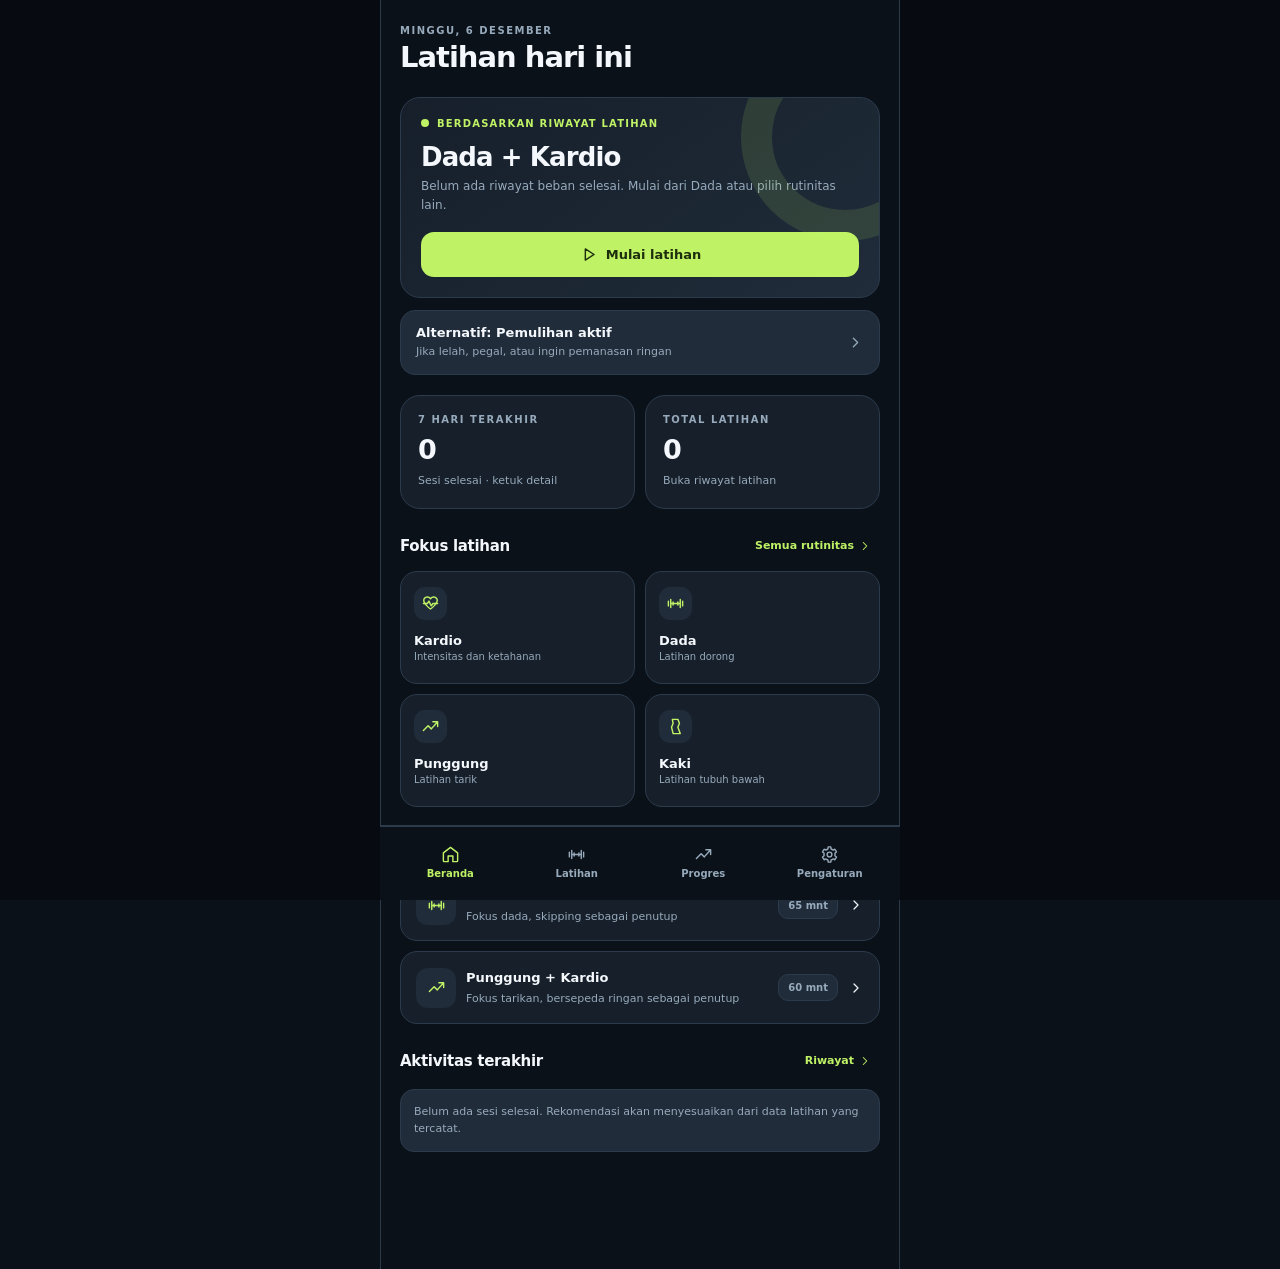
==== commit e5996179: "feat(forgefit): adaptive v0.10 preview and UI polish" ====
--- a/app/src/main/assets/index.html
+++ b/app/src/main/assets/index.html
@@ -4,7 +4,7 @@
 <meta charset="utf-8">
 <meta name="viewport" content="width=device-width,initial-scale=1,viewport-fit=cover">
 <meta name="theme-color" content="#0b1119">
-<meta name="forgefit-version" content="0.9.3-preview">
+<meta name="forgefit-version" content="0.10.0-preview">
 <meta name="color-scheme" content="dark light">
 <title>ForgeFit</title>
 <link rel="stylesheet" href="style.css">
@@ -15,10 +15,9 @@
     <div class="splash-emblem" aria-hidden="true"><svg viewBox="0 0 64 64" width="68" height="68" fill="none" stroke="currentColor" stroke-width="5" stroke-linecap="round" stroke-linejoin="round"><path d="M8 23v18M16 16v32M48 16v32M56 23v18M16 32h32"/></svg></div>
     <h1>ForgeFit</h1>
     <p class="splash-subtitle">GUIDED WORKOUT PREVIEW</p>
-    <p class="splash-version">VERSION 0.9.3 · BUILD PREVIEW</p>
     <div class="splash-progress" aria-hidden="true"><span></span></div>
   </div>
-  <button id="skipSplash" class="splash-skip" type="button">Lewati opening</button>
+  <div class="splash-meta"><p class="splash-version">VERSION 0.10.0 · BUILD PREVIEW</p><button id="skipSplash" class="splash-skip" type="button">Lewati opening</button></div>
 </section>
 <main id="app" aria-live="polite"></main>
 <nav id="nav" aria-label="Navigasi utama"></nav>
@@ -28,6 +27,7 @@
 <script src="progress.js"></script>
 <script src="progress-ui.js"></script>
 <script src="notify.js"></script>
+<script src="recommend.js"></script>
 <script src="app.js"></script>
 </body>
 </html>
--- a/app/src/main/assets/style.css
+++ b/app/src/main/assets/style.css
@@ -241,3 +241,34 @@
 .guided-tune-sheet .exercise-search-box input{font-size:16px}
 .guided-tune-sheet .exercise-picker-count{min-width:64px;text-align:right}
 .guided-tune-sheet .exercise-picker-toolbar{margin-top:1px}
+
+/* v0.10: focused training selector, direct name lookup and recommendation. */
+.guided-step-field{margin:12px 0 16px}
+.guided-step-field select{min-height:48px;background:var(--surface);color:var(--ink)}
+.guided-name-editor{border-top:1px solid var(--border);border-bottom:0;margin:0;padding:4px 0 0}
+.guided-name-label{display:block;font-size:11px;font-weight:850;margin-bottom:8px}
+.guided-name-row{display:flex;gap:8px;align-items:stretch}
+.guided-name-row input{min-width:0;flex:1;min-height:52px;border-radius:13px;padding:12px 14px;background:var(--surface);border:1px solid var(--border);color:var(--ink);font-size:16px}
+.guided-lookup{display:grid;place-items:center;flex:none;width:54px;min-height:52px;border:1px solid var(--border);border-radius:13px;background:var(--surface);color:var(--accent)}
+.guided-lookup[aria-expanded="true"]{border-color:var(--accent);background:var(--panel)}
+.guided-lookup:disabled{opacity:.4}
+.guided-name-editor>.muted{margin:8px 0 2px}
+.recovery-alternative{width:100%;display:flex;align-items:center;justify-content:space-between;gap:12px;text-align:left;margin:10px 0 20px;padding:14px 15px;border:1px solid var(--border);border-radius:15px;background:var(--surface);color:var(--ink)}
+.recovery-alternative b{font-size:13px;display:block}
+.recovery-alternative small{font-size:11px;display:block;margin-top:4px;color:var(--muted);line-height:1.45}
+.recovery-alternative>.icon{flex:none;color:var(--muted)}
+
+/* v0.10: hierarchy, touch affordance and single-record chart */
+.splash-center .splash-progress{margin-top:32px}
+.splash-meta{position:absolute;bottom:calc(28px + env(safe-area-inset-bottom));display:flex;flex-direction:column;align-items:center;gap:14px}
+.splash-meta .splash-version{margin:0;font-size:11px;font-weight:600;color:#a5b2c0;letter-spacing:1px}
+.splash-meta .splash-skip{position:static}
+.stats .card{padding:18px 17px;min-height:112px}
+.stats .big{margin:9px 0 7px;line-height:1.15}
+.chips .chip:not(.active){background:var(--surface);color:var(--ink)}
+.progress-single-chart{min-height:155px;display:flex;flex-direction:column;align-items:center;justify-content:center;gap:10px;text-align:center}
+.progress-single-chart strong{font-size:26px;font-weight:850;color:var(--accent)}
+.progress-single-chart span{font-size:12px;color:var(--muted)}
+.build-info{margin-top:22px}
+.build-info button{padding:4px 0;border:0;background:none;color:var(--ink);font-size:12px;font-weight:800}
+.build-info p{margin:7px 0 0;line-height:1.6}
